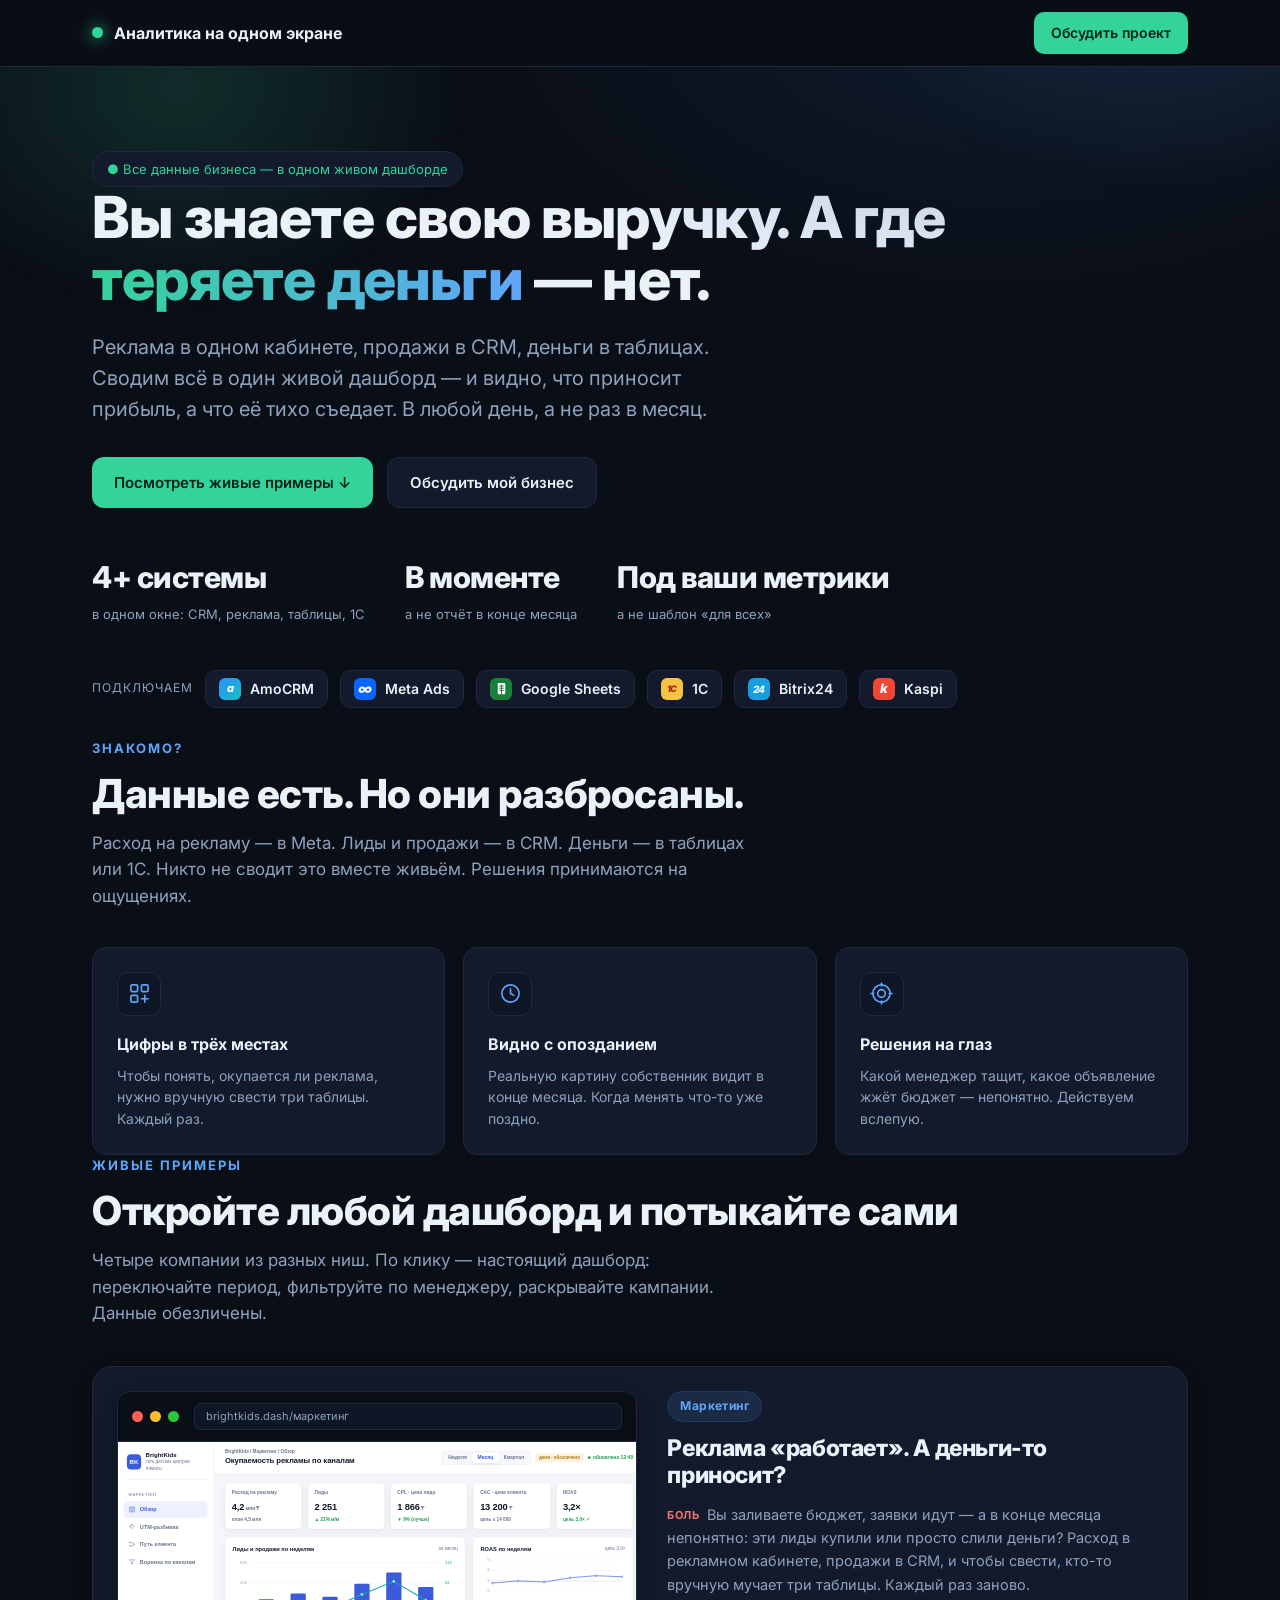
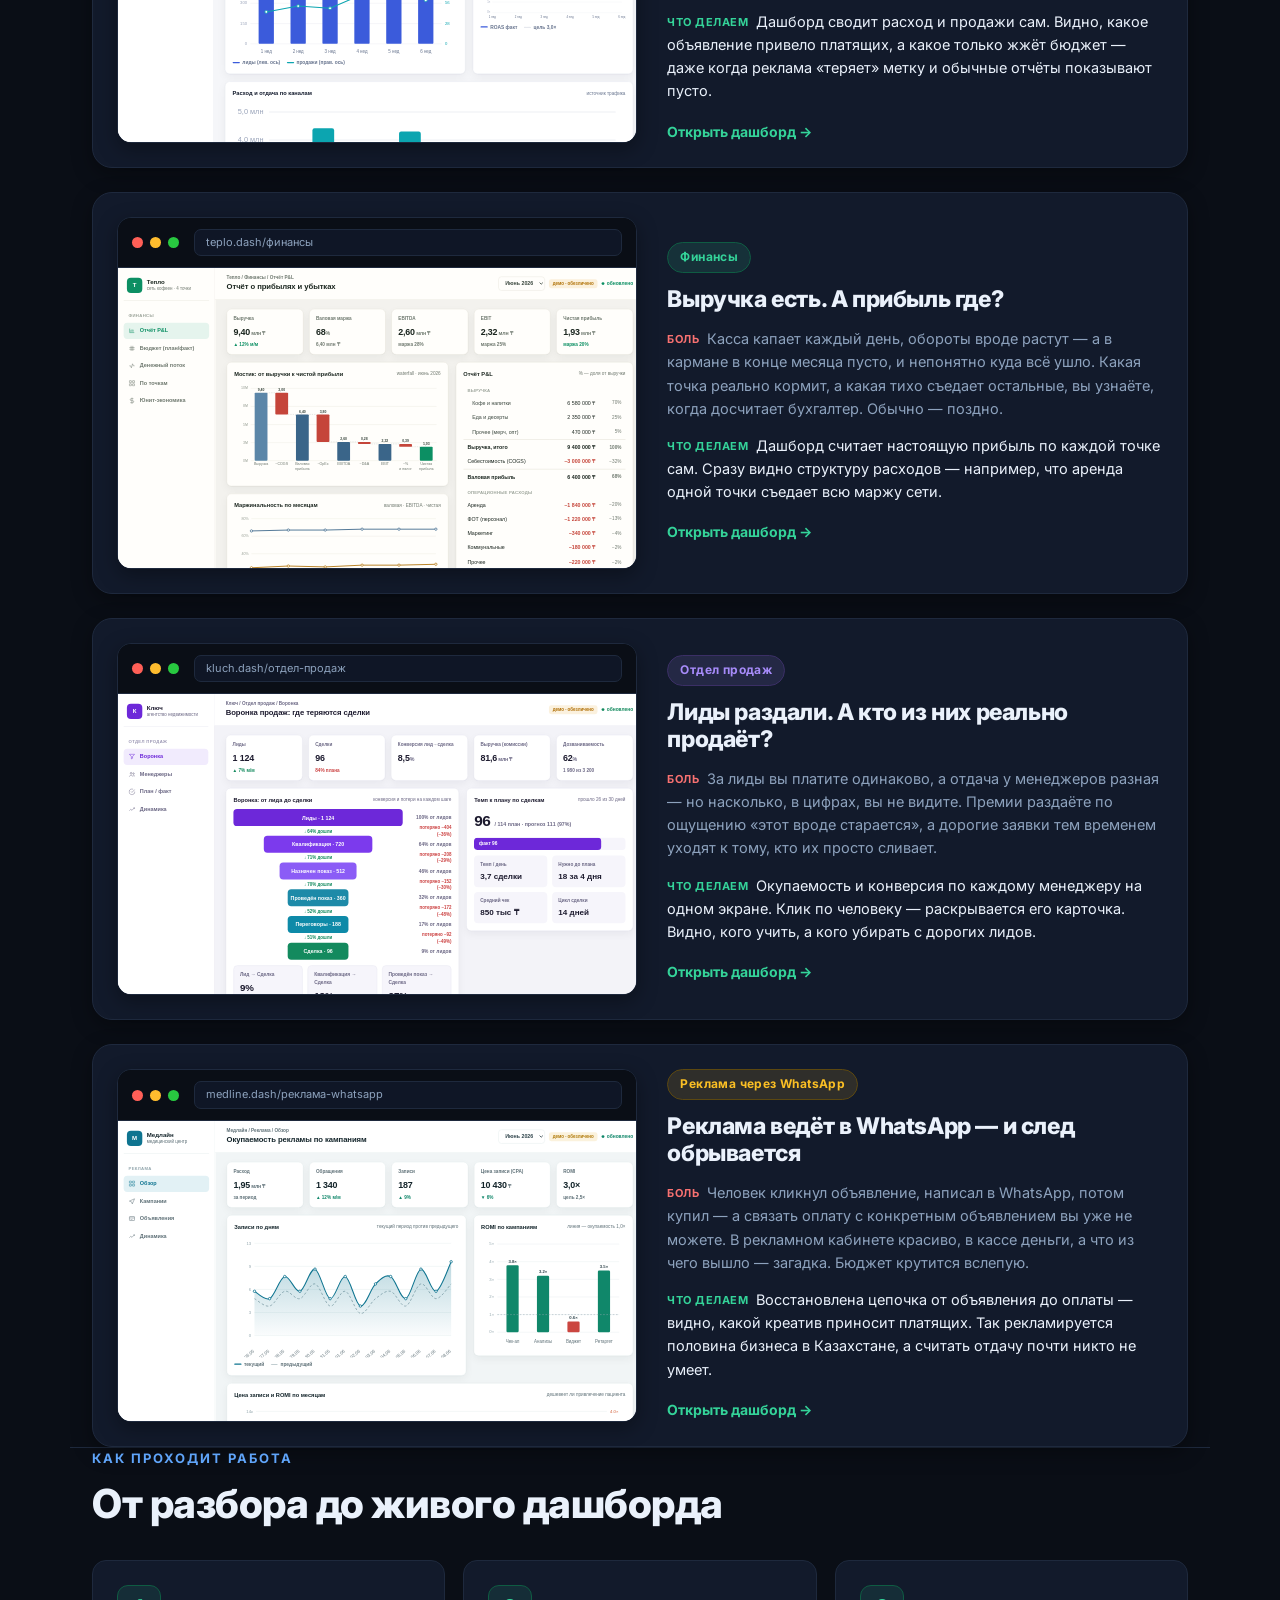
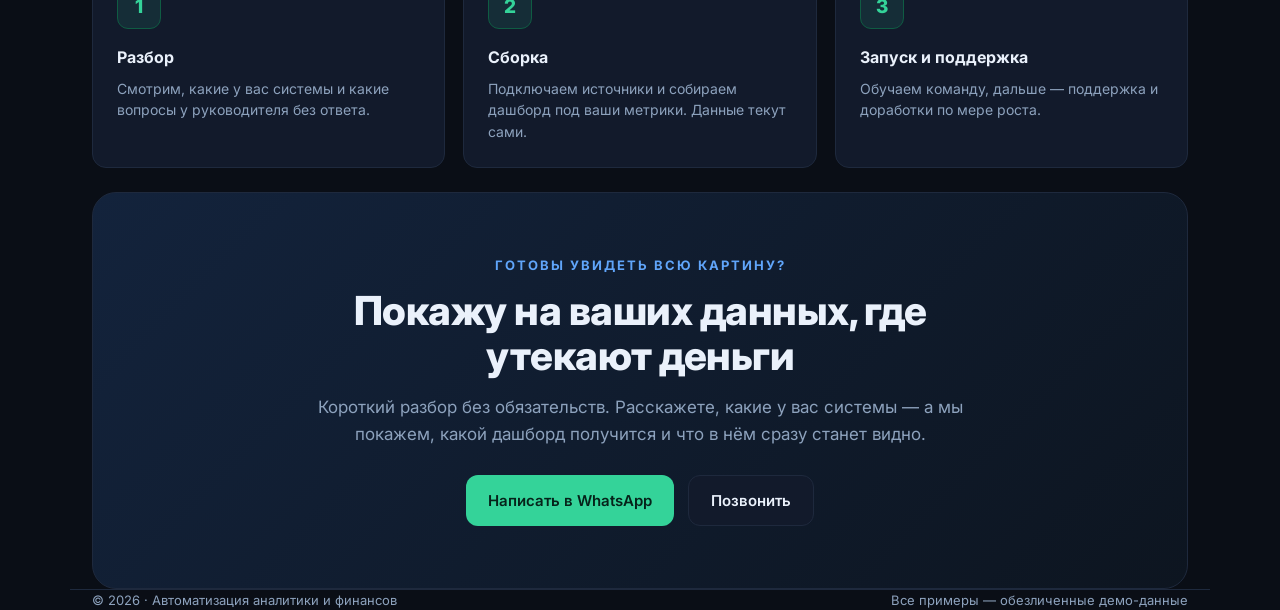
==== index.html @ c6863147 "Лендинг: аналитика на одном экране + 4 демо-дашборда Co-Authored-By: Claude Opus 4.8 <noreply@anthro" ====
<!DOCTYPE html>
<html lang="ru">
<head>
<meta charset="UTF-8">
<meta name="viewport" content="width=device-width, initial-scale=1.0">
<title>Аналитика бизнеса на одном экране — дашборды из ваших систем</title>
<meta name="description" content="Сводим рекламу, CRM, продажи и деньги в один живой дашборд. Видно, что приносит прибыль, а что её тихо съедает — в любой день, а не раз в месяц.">

<!-- Open Graph / шеринг в мессенджерах -->
<meta property="og:type" content="website">
<meta property="og:locale" content="ru_RU">
<meta property="og:title" content="Вы знаете выручку. А где теряете деньги — нет.">
<meta property="og:description" content="Реклама, CRM и деньги в одном живом дашборде. Видно, что приносит прибыль, а что её съедает — в любой день.">
<meta property="og:image" content="assets/og.svg">
<meta name="twitter:card" content="summary_large_image">
<meta name="twitter:title" content="Вы знаете выручку. А где теряете деньги — нет.">
<meta name="twitter:description" content="Реклама, CRM и деньги в одном живом дашборде. Видно, что приносит прибыль, а что её съедает.">
<meta name="twitter:image" content="assets/og.svg">

<!-- Фавикон: зелёная точка-«пульс» в тон логотипу -->
<link rel="icon" href="data:image/svg+xml,%3Csvg xmlns='http://www.w3.org/2000/svg' viewBox='0 0 32 32'%3E%3Crect width='32' height='32' rx='8' fill='%230a0e16'/%3E%3Ccircle cx='16' cy='16' r='7' fill='%2334d399'/%3E%3C/svg%3E">

<link rel="preconnect" href="https://fonts.googleapis.com">
<link rel="preconnect" href="https://fonts.gstatic.com" crossorigin>
<link rel="stylesheet" href="https://fonts.googleapis.com/css2?family=Inter:wght@400;500;600;700;800&display=swap">
<link rel="stylesheet" href="assets/app.css">
</head>
<body>

<nav class="top" aria-label="Основная навигация">
  <div class="wrap">
    <div class="logo"><span class="dot"></span> Аналитика на одном экране</div>
    <a href="#contact" class="nav-cta">Обсудить проект</a>
  </div>
</nav>

<header class="hero">
  <div class="wrap">
    <span class="badge">● Все данные бизнеса — в одном живом дашборде</span>
    <h1>Вы знаете свою выручку. А где <span class="hl">теряете деньги</span> — нет.</h1>
    <p class="sub">Реклама в одном кабинете, продажи в CRM, деньги в таблицах.
      Сводим всё в один живой дашборд — и видно, что приносит прибыль,
      а что её тихо съедает. В любой день, а не раз в месяц.</p>
    <div class="cta-row">
      <a href="#cases" class="btn btn-pri">Посмотреть живые примеры ↓</a>
      <a href="#contact" class="btn btn-sec">Обсудить мой бизнес</a>
    </div>
    <div class="metrics">
      <div class="m"><b>4+ системы</b><span>в одном окне: CRM, реклама, таблицы, 1С</span></div>
      <div class="m"><b>В моменте</b><span>а не отчёт в конце месяца</span></div>
      <div class="m"><b>Под ваши метрики</b><span>а не шаблон «для всех»</span></div>
    </div>
    <div class="sources">
      <span class="lbl">Подключаем</span>
      <span class="chip"><i class="lg amo">a</i>AmoCRM</span>
      <span class="chip"><i class="lg meta">∞</i>Meta Ads</span>
      <span class="chip"><i class="lg gs"><svg viewBox="0 0 24 24"><rect x="6" y="3" width="12" height="18" rx="2" fill="#fff"/><path d="M9 8h6M9 11.5h6M9 15h6M12 6v16" stroke="#188038" stroke-width="1.5" stroke-linecap="round"/></svg></i>Google Sheets</span>
      <span class="chip"><i class="lg odc">1С</i>1С</span>
      <span class="chip"><i class="lg b24">24</i>Bitrix24</span>
      <span class="chip"><i class="lg kaspi">k</i>Kaspi</span>
    </div>
  </div>
</header>

<section class="wrap">
  <div class="eyebrow">Знакомо?</div>
  <h2>Данные есть. Но они разбросаны.</h2>
  <p class="lead">Расход на рекламу — в Meta. Лиды и продажи — в CRM. Деньги — в таблицах или 1С.
    Никто не сводит это вместе живьём. Решения принимаются на ощущениях.</p>
  <div class="prob-grid">
    <div class="prob"><div class="ic"><svg viewBox="0 0 24 24"><rect x="3" y="3" width="7" height="7" rx="1.5"/><rect x="14" y="3" width="7" height="7" rx="1.5"/><rect x="3" y="14" width="7" height="7" rx="1.5"/><path d="M17.5 14v7M14 17.5h7"/></svg></div><h3>Цифры в трёх местах</h3><p>Чтобы понять, окупается ли реклама, нужно вручную свести три таблицы. Каждый раз.</p></div>
    <div class="prob"><div class="ic"><svg viewBox="0 0 24 24"><circle cx="12" cy="12" r="9"/><path d="M12 7v5l3.5 2"/></svg></div><h3>Видно с опозданием</h3><p>Реальную картину собственник видит в конце месяца. Когда менять что-то уже поздно.</p></div>
    <div class="prob"><div class="ic"><svg viewBox="0 0 24 24"><circle cx="12" cy="12" r="9"/><circle cx="12" cy="12" r="4"/><path d="M12 1v3M12 20v3M1 12h3M20 12h3"/></svg></div><h3>Решения на глаз</h3><p>Какой менеджер тащит, какое объявление жжёт бюджет — непонятно. Действуем вслепую.</p></div>
  </div>
</section>

<section class="wrap" id="cases">
  <div class="eyebrow">Живые примеры</div>
  <h2>Откройте любой дашборд и потыкайте сами</h2>
  <p class="lead">Четыре компании из разных ниш. По клику — настоящий дашборд: переключайте период,
    фильтруйте по менеджеру, раскрывайте кампании. Данные обезличены.</p>

  <div class="cases-list">

    <!-- CASE 1 -->
    <a class="case-row" href="cases/case-01-brightkids.html">
      <div class="cr-shot">
        <div class="browser"><div class="bar">
          <span class="d" style="background:#ff5f57"></span><span class="d" style="background:#febc2e"></span><span class="d" style="background:#28c840"></span>
          <span class="url">brightkids.dash/маркетинг</span>
        </div></div>
        <div class="cr-frame"><iframe src="cases/case-01-brightkids.html" loading="lazy" scrolling="no" tabindex="-1" title="Дашборд по маркетингу"></iframe></div>
      </div>
      <div class="cr-body">
        <span class="cr-dir m">Маркетинг</span>
        <h3>Реклама «работает». А деньги-то приносит?</h3>
        <div class="cr-pain"><span class="cr-lbl">Боль</span>Вы заливаете бюджет, заявки идут — а в конце месяца непонятно: эти лиды купили или просто слили деньги? Расход в рекламном кабинете, продажи в CRM, и чтобы свести, кто-то вручную мучает три таблицы. Каждый раз заново.</div>
        <div class="cr-fix"><span class="cr-lbl ok">Что делаем</span>Дашборд сводит расход и продажи сам. Видно, какое объявление привело платящих, а какое только жжёт бюджет — даже когда реклама «теряет» метку и обычные отчёты показывают пусто.</div>
        <span class="cc-open">Открыть дашборд →</span>
      </div>
    </a>

    <!-- CASE 2 -->
    <a class="case-row" href="cases/case-02-teplo.html">
      <div class="cr-shot">
        <div class="browser"><div class="bar">
          <span class="d" style="background:#ff5f57"></span><span class="d" style="background:#febc2e"></span><span class="d" style="background:#28c840"></span>
          <span class="url">teplo.dash/финансы</span>
        </div></div>
        <div class="cr-frame"><iframe src="cases/case-02-teplo.html" loading="lazy" scrolling="no" tabindex="-1" title="Финансовый дашборд"></iframe></div>
      </div>
      <div class="cr-body">
        <span class="cr-dir f">Финансы</span>
        <h3>Выручка есть. А прибыль где?</h3>
        <div class="cr-pain"><span class="cr-lbl">Боль</span>Касса капает каждый день, обороты вроде растут — а в кармане в конце месяца пусто, и непонятно куда всё ушло. Какая точка реально кормит, а какая тихо съедает остальные, вы узнаёте, когда досчитает бухгалтер. Обычно — поздно.</div>
        <div class="cr-fix"><span class="cr-lbl ok">Что делаем</span>Дашборд считает настоящую прибыль по каждой точке сам. Сразу видно структуру расходов — например, что аренда одной точки съедает всю маржу сети.</div>
        <span class="cc-open">Открыть дашборд →</span>
      </div>
    </a>

    <!-- CASE 3 -->
    <a class="case-row" href="cases/case-03-kluch.html">
      <div class="cr-shot">
        <div class="browser"><div class="bar">
          <span class="d" style="background:#ff5f57"></span><span class="d" style="background:#febc2e"></span><span class="d" style="background:#28c840"></span>
          <span class="url">kluch.dash/отдел-продаж</span>
        </div></div>
        <div class="cr-frame"><iframe src="cases/case-03-kluch.html" loading="lazy" scrolling="no" tabindex="-1" title="Дашборд отдела продаж"></iframe></div>
      </div>
      <div class="cr-body">
        <span class="cr-dir s">Отдел продаж</span>
        <h3>Лиды раздали. А кто из них реально продаёт?</h3>
        <div class="cr-pain"><span class="cr-lbl">Боль</span>За лиды вы платите одинаково, а отдача у менеджеров разная — но насколько, в цифрах, вы не видите. Премии раздаёте по ощущению «этот вроде старается», а дорогие заявки тем временем уходят к тому, кто их просто сливает.</div>
        <div class="cr-fix"><span class="cr-lbl ok">Что делаем</span>Окупаемость и конверсия по каждому менеджеру на одном экране. Клик по человеку — раскрывается его карточка. Видно, кого учить, а кого убирать с дорогих лидов.</div>
        <span class="cc-open">Открыть дашборд →</span>
      </div>
    </a>

    <!-- CASE 4 -->
    <a class="case-row" href="cases/case-04-medline.html">
      <div class="cr-shot">
        <div class="browser"><div class="bar">
          <span class="d" style="background:#ff5f57"></span><span class="d" style="background:#febc2e"></span><span class="d" style="background:#28c840"></span>
          <span class="url">medline.dash/реклама-whatsapp</span>
        </div></div>
        <div class="cr-frame"><iframe src="cases/case-04-medline.html" loading="lazy" scrolling="no" tabindex="-1" title="Дашборд по рекламе в WhatsApp"></iframe></div>
      </div>
      <div class="cr-body">
        <span class="cr-dir w">Реклама через WhatsApp</span>
        <h3>Реклама ведёт в WhatsApp — и след обрывается</h3>
        <div class="cr-pain"><span class="cr-lbl">Боль</span>Человек кликнул объявление, написал в WhatsApp, потом купил — а связать оплату с конкретным объявлением вы уже не можете. В рекламном кабинете красиво, в кассе деньги, а что из чего вышло — загадка. Бюджет крутится вслепую.</div>
        <div class="cr-fix"><span class="cr-lbl ok">Что делаем</span>Восстановлена цепочка от объявления до оплаты — видно, какой креатив приносит платящих. Так рекламируется половина бизнеса в Казахстане, а считать отдачу почти никто не умеет.</div>
        <span class="cc-open">Открыть дашборд →</span>
      </div>
    </a>

  </div>
</section>

<section class="wrap" style="border-top:1px solid var(--line)">
  <div class="eyebrow">Как проходит работа</div>
  <h2>От разбора до живого дашборда</h2>
  <div class="prob-grid" style="margin-top:34px">
    <div class="prob"><div class="ic num">1</div><h3>Разбор</h3><p>Смотрим, какие у вас системы и какие вопросы у руководителя без ответа.</p></div>
    <div class="prob"><div class="ic num">2</div><h3>Сборка</h3><p>Подключаем источники и собираем дашборд под ваши метрики. Данные текут сами.</p></div>
    <div class="prob"><div class="ic num">3</div><h3>Запуск и поддержка</h3><p>Обучаем команду, дальше — поддержка и доработки по мере роста.</p></div>
  </div>
</section>

<section class="wrap" id="contact">
  <div class="final">
    <div class="eyebrow" style="text-align:center">Готовы увидеть всю картину?</div>
    <h2>Покажу на ваших данных, где утекают деньги</h2>
    <p class="lead">Короткий разбор без обязательств. Расскажете, какие у вас системы — а мы покажем, какой дашборд получится и что в нём сразу станет видно.</p>
    <div class="cta-row" style="justify-content:center;margin-top:28px">
      <a href="https://wa.me/77776669708" target="_blank" rel="noopener" class="btn btn-pri">Написать в WhatsApp</a>
      <a href="tel:+77776669708" class="btn btn-sec">Позвонить</a>
    </div>
  </div>
</section>

<footer class="wrap">
  <span>© 2026 · Автоматизация аналитики и финансов</span>
  <span>Все примеры — обезличенные демо-данные</span>
</footer>

<script>
/* Появление блоков при прокрутке. Уважает prefers-reduced-motion:
   при включённой настройке ничего не двигается — контент сразу финальный. */
(function(){
  // Помечаем блоки и задаём стаггер по позиции внутри группы
  var groups = ['.prob-grid', '.cases-list'];
  groups.forEach(function(sel){
    document.querySelectorAll(sel).forEach(function(grp){
      Array.prototype.forEach.call(grp.children, function(child, i){
        child.classList.add('reveal');
        child.dataset.rvi = i;
      });
    });
  });
  document.querySelectorAll('section > .eyebrow, section > h2, section > .lead, .final').forEach(function(el){
    el.classList.add('reveal');
  });

  var items = document.querySelectorAll('.reveal');
  var reduce = window.matchMedia('(prefers-reduced-motion: reduce)').matches;
  if (reduce || !('IntersectionObserver' in window)) {
    items.forEach(function(el){ el.classList.add('in'); });
    return;
  }
  var io = new IntersectionObserver(function(entries){
    entries.forEach(function(e){
      if (e.isIntersecting){
        var el = e.target;
        el.style.transitionDelay = (+(el.dataset.rvi || 0) * 45) + 'ms';
        el.classList.add('in');
        io.unobserve(el);
      }
    });
  }, { threshold: 0.12, rootMargin: '0px 0px -8% 0px' });
  items.forEach(function(el){ io.observe(el); });
})();
</script>

</body>
</html>
---- assets/app.css ----
/* ============ Дизайн-движок: лендинг + дашборды ============ */
:root{
  --bg:#0a0e16; --bg2:#0e1422; --panel:#121a2b; --panel2:#0f1626;
  --card:#16203314; --line:#1e293d; --line2:#24324a;
  --txt:#eaf1fb; --mut:#8da2bd; --mut2:#5f7290;
  --acc:#34d399; --acc-d:#0f5c43; --acc2:#60a5fa; --acc2-d:#1e3a66;
  --vio:#a78bfa; --warn:#fbbf24; --bad:#f87171; --good:#34d399;
  --r:14px; --r-lg:20px;
  --shadow:0 18px 50px rgba(0,0,0,.5);
  --shadow-sm:0 6px 20px rgba(0,0,0,.35);
  --font:"Inter",-apple-system,BlinkMacSystemFont,"Segoe UI",Roboto,Arial,sans-serif;
}
*{box-sizing:border-box;margin:0;padding:0}
html{scroll-behavior:smooth}
body{background:var(--bg);color:var(--txt);font-family:var(--font);line-height:1.55;-webkit-font-smoothing:antialiased}
a{color:inherit;text-decoration:none}
button{font-family:var(--font);cursor:pointer;border:none}
.wrap{max-width:1140px;margin:0 auto;padding:0 22px}

/* ---------- общие компоненты ---------- */
.badge{display:inline-flex;align-items:center;gap:8px;font-size:13px;color:var(--acc);
  border:1px solid var(--line);background:var(--panel);padding:7px 14px;border-radius:999px}
.pill{font-size:11px;font-weight:700;padding:2px 9px;border-radius:7px;white-space:nowrap}
.pill.g{background:rgba(52,211,153,.14);color:var(--good)}
.pill.r{background:rgba(248,113,113,.14);color:var(--bad)}
.pill.b{background:rgba(96,165,250,.14);color:var(--acc2)}
.pill.y{background:rgba(251,191,36,.14);color:var(--warn)}
.delta{font-size:12px;font-weight:700}
.delta.up{color:var(--good)}.delta.down{color:var(--bad)}.delta.flat{color:var(--mut)}

.btn{display:inline-flex;align-items:center;justify-content:center;font-weight:600;padding:13px 22px;border-radius:12px;font-size:15px;transition:transform .18s,box-shadow .18s,border-color .18s}
.btn-pri{background:var(--acc);color:#06231a}
.btn-pri:hover{transform:translateY(-2px);box-shadow:0 10px 26px rgba(52,211,153,.3)}
.btn-sec{background:var(--panel);color:var(--txt);border:1px solid var(--line)}
.btn-sec:hover{border-color:var(--acc)}

/* видимый фокус для клавиатуры */
:where(a,button,select,.case-row):focus-visible{outline:2px solid var(--acc2);outline-offset:3px;border-radius:10px}

/* segmented control */
.seg{display:inline-flex;background:var(--panel2);border:1px solid var(--line);border-radius:11px;padding:4px}
.seg button{background:none;color:var(--mut);font-size:13px;font-weight:600;padding:7px 15px;border-radius:8px;transition:.15s}
.seg button.on{background:var(--acc);color:#06231a}
.seg button:not(.on):hover{color:var(--txt)}

/* select */
.sel{background:var(--panel2);border:1px solid var(--line);color:var(--txt);font-size:13px;font-weight:600;
  padding:9px 13px;border-radius:10px;font-family:var(--font);cursor:pointer}
.sel:focus{outline:none;border-color:var(--acc2)}

/* =================== ДАШБОРД (app shell) =================== */
.app{display:grid;grid-template-columns:236px 1fr;min-height:100vh}
.side{background:var(--panel2);border-right:1px solid var(--line);padding:20px 16px;display:flex;flex-direction:column;gap:6px;position:sticky;top:0;height:100vh}
.brand{display:flex;align-items:center;gap:11px;padding:6px 8px 18px;border-bottom:1px solid var(--line);margin-bottom:10px}
.brand .ava{width:38px;height:38px;border-radius:11px;display:flex;align-items:center;justify-content:center;font-weight:800;font-size:16px;color:#06231a;flex:0 0 auto}
.brand .bn{font-weight:700;font-size:15px;line-height:1.1}
.brand .bt{font-size:11px;color:var(--mut)}
.nav-i{display:flex;align-items:center;gap:11px;padding:10px 12px;border-radius:10px;color:var(--mut);font-size:14px;font-weight:600;transition:.15s;cursor:pointer}
.nav-i .ic{width:18px;text-align:center;opacity:.9}
.nav-i:hover{background:var(--panel);color:var(--txt)}
.nav-i.on{background:linear-gradient(90deg,rgba(52,211,153,.16),transparent);color:var(--txt);box-shadow:inset 2px 0 0 var(--acc)}
.side-foot{margin-top:auto;border-top:1px solid var(--line);padding-top:14px}
.back{display:flex;align-items:center;gap:9px;font-size:13px;color:var(--mut);padding:8px}
.back:hover{color:var(--acc)}

.main{display:flex;flex-direction:column;min-width:0}
.topbar{display:flex;align-items:center;gap:16px;padding:16px 28px;border-bottom:1px solid var(--line);background:rgba(10,14,22,.6);backdrop-filter:blur(8px);position:sticky;top:0;z-index:20;flex-wrap:wrap}
.topbar h1{font-size:20px;font-weight:800;letter-spacing:-.3px}
.topbar .crumb{font-size:12px;color:var(--mut)}
.topbar .right{margin-left:auto;display:flex;align-items:center;gap:12px;flex-wrap:wrap}
.live{font-size:12px;color:var(--acc);display:flex;align-items:center;gap:7px}
.live .pulse{width:7px;height:7px;border-radius:50%;background:var(--acc);box-shadow:0 0 10px var(--acc);animation:pulse 1.6s infinite}
@keyframes pulse{0%,100%{opacity:1}50%{opacity:.25}}
.demo-tag{font-size:11px;color:var(--warn);border:1px solid rgba(251,191,36,.4);border-radius:7px;padding:3px 9px}

.content{padding:24px 28px 48px;display:flex;flex-direction:column;gap:20px}

/* kpi grid */
.kpi-row{display:grid;grid-template-columns:repeat(4,1fr);gap:16px}
.kpi{background:var(--panel);border:1px solid var(--line);border-radius:var(--r);padding:18px}
.kpi .k{font-size:12px;color:var(--mut);margin-bottom:9px;display:flex;align-items:center;gap:7px}
.kpi .k .dotc{width:8px;height:8px;border-radius:50%}
.kpi .v{font-size:26px;font-weight:800;letter-spacing:-.5px}
.kpi .v small{font-size:14px;color:var(--mut);font-weight:600}
.kpi .foot{margin-top:8px;display:flex;align-items:center;gap:8px}
.kpi .spark{margin-top:12px}

/* cards / panels */
.grid{display:grid;gap:16px}
.g-2{grid-template-columns:1.4fr 1fr}
.g-2e{grid-template-columns:1fr 1fr}
.g-3{grid-template-columns:repeat(3,1fr)}
.panel{background:var(--panel);border:1px solid var(--line);border-radius:var(--r);padding:18px}
.panel .ph{display:flex;align-items:center;justify-content:space-between;margin-bottom:16px}
.panel .ph h3{font-size:15px;font-weight:700}
.panel .ph .sub{font-size:12px;color:var(--mut)}

/* bar chart */
.bars{display:flex;align-items:flex-end;gap:10px;height:170px;padding-top:8px}
.bars .b{flex:1;display:flex;flex-direction:column;align-items:center;gap:8px;height:100%;justify-content:flex-end}
.bars .b .stack{width:100%;display:flex;flex-direction:column;justify-content:flex-end;height:100%;gap:2px}
.bars .b .seg1{border-radius:6px 6px 0 0;background:linear-gradient(180deg,var(--acc2),#274a82);transition:height .5s}
.bars .b .seg2{border-radius:0 0 6px 6px;background:linear-gradient(180deg,#16324f,#0e2138);transition:height .5s}
.bars .b .bar{width:100%;border-radius:6px 6px 0 0;background:linear-gradient(180deg,var(--acc2),#274a82);transition:height .5s}
.bars .b.acc .bar,.bars .b.acc .seg1{background:linear-gradient(180deg,var(--acc),#157a55)}
.bars .b .pair{display:flex;align-items:flex-end;justify-content:center;gap:6px;width:100%;height:100%}
.bars .b .pair .bar{width:34%;max-width:26px}
.bars .b .lab{font-size:11px;color:var(--mut)}
.legend{display:flex;gap:18px;margin-top:14px;font-size:12px;color:var(--mut)}
.legend i{display:inline-block;width:11px;height:11px;border-radius:3px;margin-right:7px;vertical-align:-1px}

/* funnel */
.funnel{display:flex;flex-direction:column;gap:11px}
.funnel .f{display:flex;align-items:center;gap:14px}
.funnel .f .flab{font-size:13px;color:var(--mut);width:96px;flex:0 0 auto}
.funnel .f .fbar{height:40px;border-radius:9px;display:flex;align-items:center;padding:0 14px;font-weight:700;font-size:14px;color:#06231a;background:linear-gradient(90deg,var(--acc),var(--acc2));transition:width .5s;min-width:60px}
.funnel .f .fpct{font-size:12px;color:var(--mut);margin-left:auto;flex:0 0 auto}

/* table */
.tbl{width:100%;border-collapse:collapse;font-size:14px}
.tbl th{text-align:left;color:var(--mut);font-weight:600;font-size:11px;text-transform:uppercase;letter-spacing:.6px;padding:10px 12px;border-bottom:1px solid var(--line)}
.tbl td{padding:12px;border-bottom:1px solid var(--line)}
.tbl tr:last-child td{border-bottom:none}
.tbl tbody tr{transition:.12s;cursor:pointer}
.tbl tbody tr:hover{background:var(--panel2)}
.tbl tbody tr.sel{background:linear-gradient(90deg,rgba(52,211,153,.12),transparent);box-shadow:inset 2px 0 0 var(--acc)}
.who{display:flex;align-items:center;gap:10px}
.who .ini{width:30px;height:30px;border-radius:8px;display:flex;align-items:center;justify-content:center;font-size:12px;font-weight:700;color:#06231a;flex:0 0 auto}
.meter{height:8px;border-radius:5px;background:var(--panel2);overflow:hidden;min-width:80px}
.meter > i{display:block;height:100%;border-radius:5px;transition:width .5s}

/* donut */
.donut-wrap{display:flex;align-items:center;gap:22px}
.donut{--p:0;width:140px;height:140px;border-radius:50%;flex:0 0 auto;
  background:conic-gradient(var(--acc) 0 calc(var(--a)*1%),var(--acc2) 0 calc((var(--a)+var(--b))*1%),var(--vio) 0 calc((var(--a)+var(--b)+var(--c))*1%),#334155 0);
  display:flex;align-items:center;justify-content:center;position:relative}
.donut::after{content:"";position:absolute;width:96px;height:96px;border-radius:50%;background:var(--panel)}
.donut .cc{position:relative;z-index:2;text-align:center}
.donut .cc b{font-size:20px;font-weight:800}
.donut .cc span{font-size:11px;color:var(--mut)}
.dleg{display:flex;flex-direction:column;gap:10px;font-size:13px}
.dleg .di{display:flex;align-items:center;gap:9px}
.dleg .di i{width:11px;height:11px;border-radius:3px}
.dleg .di b{margin-left:auto;font-weight:700}

/* line svg */
.linewrap{position:relative}
.note{font-size:11px;color:var(--mut2);margin-top:6px}

/* =================== ЛЕНДИНГ =================== */
nav.top{position:sticky;top:0;z-index:50;backdrop-filter:blur(10px);background:rgba(10,14,22,.72);border-bottom:1px solid var(--line)}
nav.top .wrap{display:flex;align-items:center;justify-content:space-between;height:66px}
.logo{font-weight:700;display:flex;align-items:center;gap:11px}
.logo .dot{width:11px;height:11px;border-radius:50%;background:var(--acc);box-shadow:0 0 16px var(--acc)}
.nav-cta{font-size:14px;font-weight:600;padding:10px 17px;border-radius:10px;background:var(--acc);color:#06231a;transition:.2s}
.nav-cta:hover{transform:translateY(-1px)}

header.hero{padding:84px 0 30px;position:relative;overflow:hidden}
header.hero::before{content:"";position:absolute;inset:0;background:radial-gradient(900px 500px at 78% -8%,#16365a55,transparent 60%);pointer-events:none}
/* медленный дрейф аврора-свечения за hero */
header.hero::after{content:"";position:absolute;inset:-20% -10% auto -10%;height:520px;pointer-events:none;z-index:-1;
  background:radial-gradient(420px 320px at 20% 30%,rgba(52,211,153,.16),transparent 70%),
             radial-gradient(460px 300px at 85% 10%,rgba(96,165,250,.14),transparent 70%);
  filter:blur(8px);animation:aurora 18s ease-in-out infinite alternate}
@keyframes aurora{0%{transform:translate3d(-3%,0,0) scale(1)}100%{transform:translate3d(4%,2%,0) scale(1.08)}}
.hero h1{font-size:clamp(34px,5.2vw,58px);line-height:1.06;font-weight:800;letter-spacing:-.8px;max-width:880px}
.hero h1 .hl{background:linear-gradient(90deg,var(--acc),var(--acc2));-webkit-background-clip:text;background-clip:text;color:transparent}
.hero .sub{margin-top:22px;font-size:clamp(16px,2vw,20px);color:var(--mut);max-width:640px}
.cta-row{margin-top:32px;display:flex;gap:14px;flex-wrap:wrap}
.metrics{margin-top:46px;display:flex;gap:40px;flex-wrap:wrap}
.metrics .m b{font-size:30px;font-weight:800;display:block;letter-spacing:-.5px}
.metrics .m span{font-size:13px;color:var(--mut)}

.sources{margin-top:44px;display:flex;align-items:center;gap:12px;flex-wrap:wrap}
.sources .lbl{font-size:12px;color:var(--mut);text-transform:uppercase;letter-spacing:1px}
.chip{display:inline-flex;align-items:center;gap:9px;font-size:14px;font-weight:600;background:var(--panel);border:1px solid var(--line);padding:7px 13px;border-radius:10px}
.chip .lg{width:22px;height:22px;border-radius:6px;display:inline-flex;align-items:center;justify-content:center;
  font-size:11px;font-weight:800;color:#fff;flex:0 0 auto;line-height:1;letter-spacing:-.3px}
.chip .lg svg{width:15px;height:15px;display:block}
.chip .lg.amo{background:linear-gradient(135deg,#2b8fff,#16c0c0)}
.chip .lg.meta{background:#0866ff;font-size:14px}
.chip .lg.gs{background:#188038}
.chip .lg.odc{background:#f5c542;color:#b3261e;font-size:9px;font-weight:900}
.chip .lg.b24{background:#159fe0;font-size:10px}
.chip .lg.kaspi{background:#f14635;font-size:13px}
.chip.soon{color:var(--mut)}
.chip.soon .lg{filter:grayscale(.55);opacity:.85}
.chip.soon::after{content:"скоро";font-size:10px;color:var(--warn);margin-left:7px;border:1px solid var(--warn);border-radius:6px;padding:1px 5px}

section{padding:64px 0}
.eyebrow{font-size:13px;font-weight:700;letter-spacing:2px;text-transform:uppercase;color:var(--acc2);margin-bottom:13px}
h2{font-size:clamp(27px,3.6vw,40px);font-weight:800;letter-spacing:-.5px;line-height:1.13}
.lead{color:var(--mut);font-size:17px;margin-top:14px;max-width:680px}

.prob-grid{margin-top:38px;display:grid;grid-template-columns:repeat(3,1fr);gap:18px}
.prob{background:var(--panel);border:1px solid var(--line);border-radius:var(--r);padding:24px}
.prob .ic{width:44px;height:44px;border-radius:11px;display:flex;align-items:center;justify-content:center;
  margin-bottom:16px;background:var(--panel2);border:1px solid var(--line)}
.prob .ic svg{width:23px;height:23px;stroke:var(--acc2);fill:none;stroke-width:1.7;stroke-linecap:round;stroke-linejoin:round}
.prob .ic.num{font-size:19px;font-weight:800;color:var(--acc);background:rgba(52,211,153,.1);border-color:var(--acc-d)}
.prob h3{font-size:16px;margin-bottom:8px}
.prob p{color:var(--mut);font-size:14px}

/* case rows: stacked, preview left + pain copy right */
.cases-list{margin-top:40px;display:flex;flex-direction:column;gap:24px}
.case-row{display:grid;grid-template-columns:1.05fr 1fr;gap:30px;align-items:center;
  background:var(--panel);border:1px solid var(--line);border-radius:var(--r-lg);padding:24px;
  transition:.22s;box-shadow:var(--shadow-sm)}
.case-row:hover{transform:translateY(-4px);border-color:var(--acc2-d);box-shadow:var(--shadow)}
.cr-shot{border:1px solid var(--line);border-radius:var(--r);overflow:hidden;background:#0a0e16;box-shadow:var(--shadow-sm)}
.browser{background:#0a0e16;border-bottom:1px solid var(--line)}
.browser .bar{display:flex;align-items:center;gap:7px;padding:11px 14px}
.browser .bar .d{width:11px;height:11px;border-radius:50%}
.browser .url{margin-left:8px;flex:1;background:var(--panel2);border:1px solid var(--line);border-radius:7px;font-size:11px;color:var(--mut);padding:4px 11px;display:flex;align-items:center;gap:7px}
/* живой дашборд в превью: реальный case-файл, уменьшенный */
.cr-frame{position:relative;height:300px;overflow:hidden;background:#f5f6f9}
.cr-frame iframe{position:absolute;top:0;left:0;width:1300px;height:900px;border:0;
  transform:scale(.405);transform-origin:top left;pointer-events:none}

.cr-body{min-width:0}
.cr-dir{display:inline-flex;align-items:center;font-size:12px;font-weight:700;letter-spacing:.4px;
  padding:5px 12px;border-radius:999px;margin-bottom:13px}
.cr-dir.m{color:var(--acc2);background:rgba(96,165,250,.12);border:1px solid var(--acc2-d)}
.cr-dir.f{color:var(--acc);background:rgba(52,211,153,.12);border:1px solid var(--acc-d)}
.cr-dir.s{color:var(--vio);background:rgba(167,139,250,.12);border:1px solid #3b2f66}
.cr-dir.w{color:var(--warn);background:rgba(251,191,36,.12);border:1px solid #5c4810}
.cr-body h3{font-size:23px;font-weight:800;letter-spacing:-.4px;line-height:1.18}
.cr-pain,.cr-fix{font-size:14.5px;color:var(--mut);margin-top:14px;line-height:1.6}
.cr-lbl{display:inline-block;font-size:11px;font-weight:700;letter-spacing:.5px;text-transform:uppercase;
  color:var(--bad);margin-right:8px;vertical-align:1px}
.cr-lbl.ok{color:var(--acc)}
.cr-fix{color:var(--txt)}
.cc-open{margin-top:18px;display:inline-flex;align-items:center;gap:8px;font-size:14px;font-weight:700;color:var(--acc)}
.case-row:hover .cc-open{gap:12px}

/* mini visuals inside shot */
.mini-kpi{display:grid;grid-template-columns:repeat(2,1fr);gap:9px}
.mini-kpi .mk{background:var(--panel);border:1px solid var(--line);border-radius:10px;padding:11px}
.mini-kpi .mk .k{font-size:10px;color:var(--mut)}
.mini-kpi .mk .v{font-size:17px;font-weight:800;margin-top:3px}
.mini-bars{display:flex;align-items:flex-end;gap:8px;height:96px;margin-top:12px}
.mini-bars .b{flex:1;border-radius:5px 5px 0 0;background:linear-gradient(180deg,var(--acc2),#274a82)}
.mini-bars .b.a{background:linear-gradient(180deg,var(--acc),#157a55)}
.mini-row{display:flex;align-items:center;gap:10px;padding:9px 0;border-bottom:1px solid var(--line);font-size:13px}
.mini-row:last-child{border:none}
.mini-row .ini{width:26px;height:26px;border-radius:7px;display:flex;align-items:center;justify-content:center;font-size:11px;font-weight:700;color:#06231a}

.final{margin-top:24px;text-align:center;background:linear-gradient(135deg,#13233c,#0d1520);border:1px solid var(--line);border-radius:24px;padding:62px 30px}
.final h2{max-width:640px;margin:0 auto}
.final .lead{margin:16px auto 0}
footer{padding:40px 0;border-top:1px solid var(--line);color:var(--mut);font-size:13px;display:flex;justify-content:space-between;flex-wrap:wrap;gap:10px}

@media(max-width:900px){
  .app{grid-template-columns:1fr}
  .side{display:none}
  .kpi-row{grid-template-columns:repeat(2,1fr)}
  .g-2,.g-2e,.g-3{grid-template-columns:1fr}
  .case-row{grid-template-columns:1fr;gap:20px;padding:18px}
  .cr-body h3{font-size:20px}
  .cr-frame{height:230px}
  .cr-frame iframe{transform:scale(.3)}
  .prob-grid{grid-template-columns:1fr}
}

/* ---------- появление при прокрутке ---------- */
.reveal{opacity:0;transform:translateY(16px);
  transition:opacity .5s ease-out,transform .5s ease-out}
.reveal.in{opacity:1;transform:none}

/* ---------- уважение к prefers-reduced-motion ---------- */
@media (prefers-reduced-motion: reduce){
  *,*::before,*::after{animation-duration:.001ms!important;animation-iteration-count:1!important;transition-duration:.001ms!important;scroll-behavior:auto!important}
  header.hero::after{animation:none}
  .reveal{opacity:1;transform:none}
  .live .pulse{animation:none}
  .btn-pri:hover,.case-row:hover{transform:none}
}
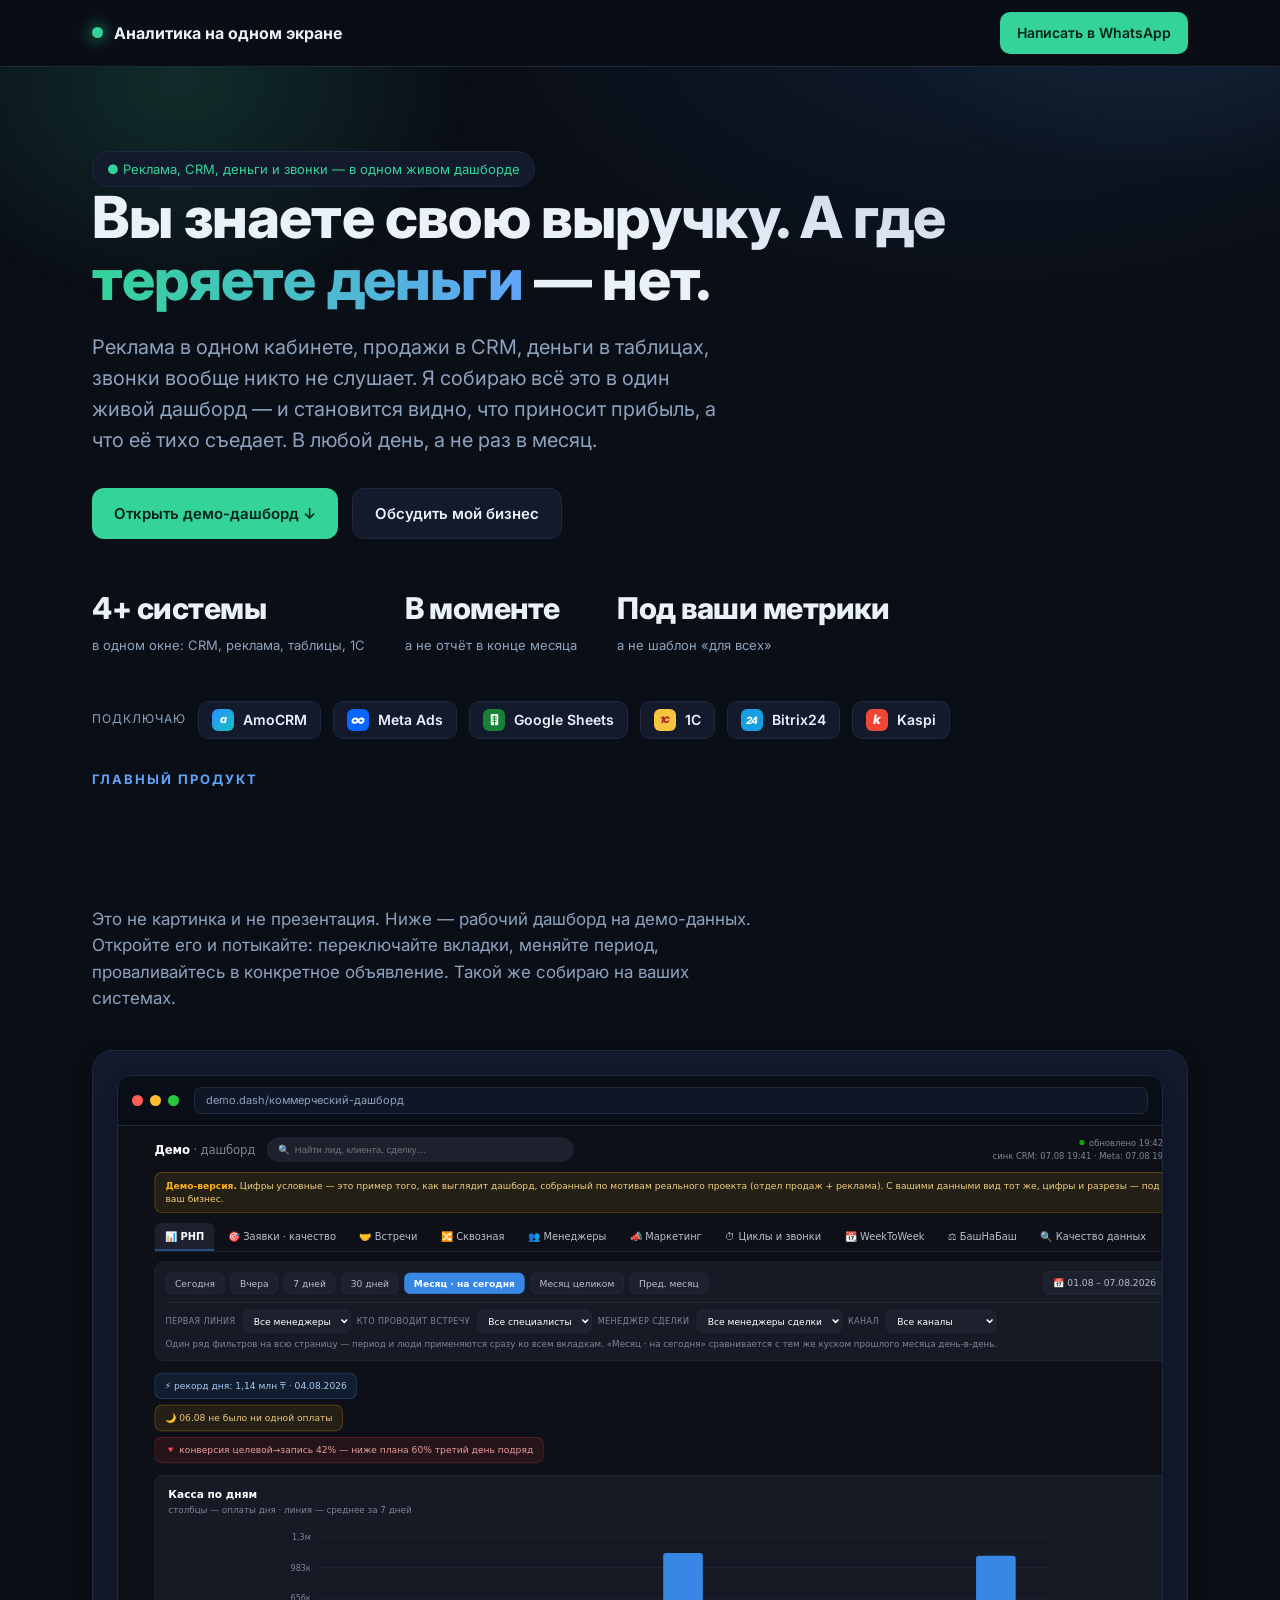
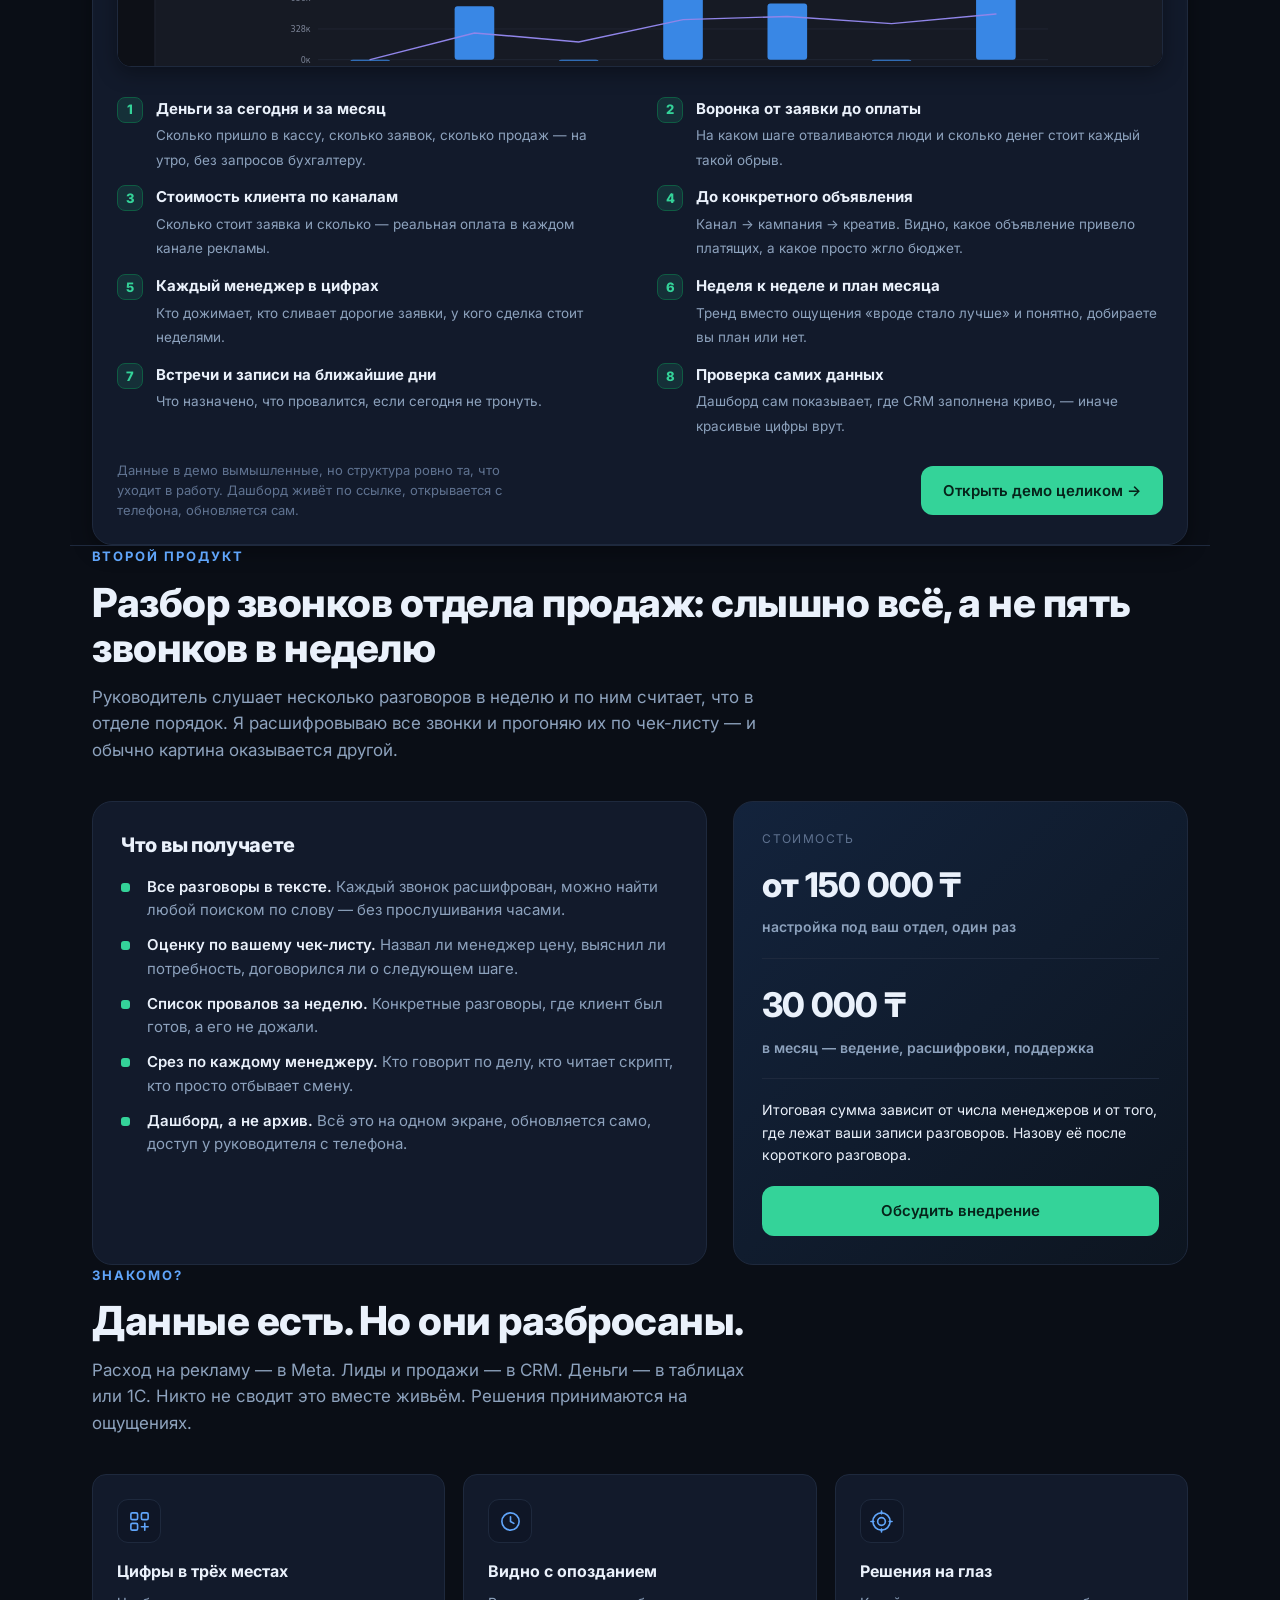
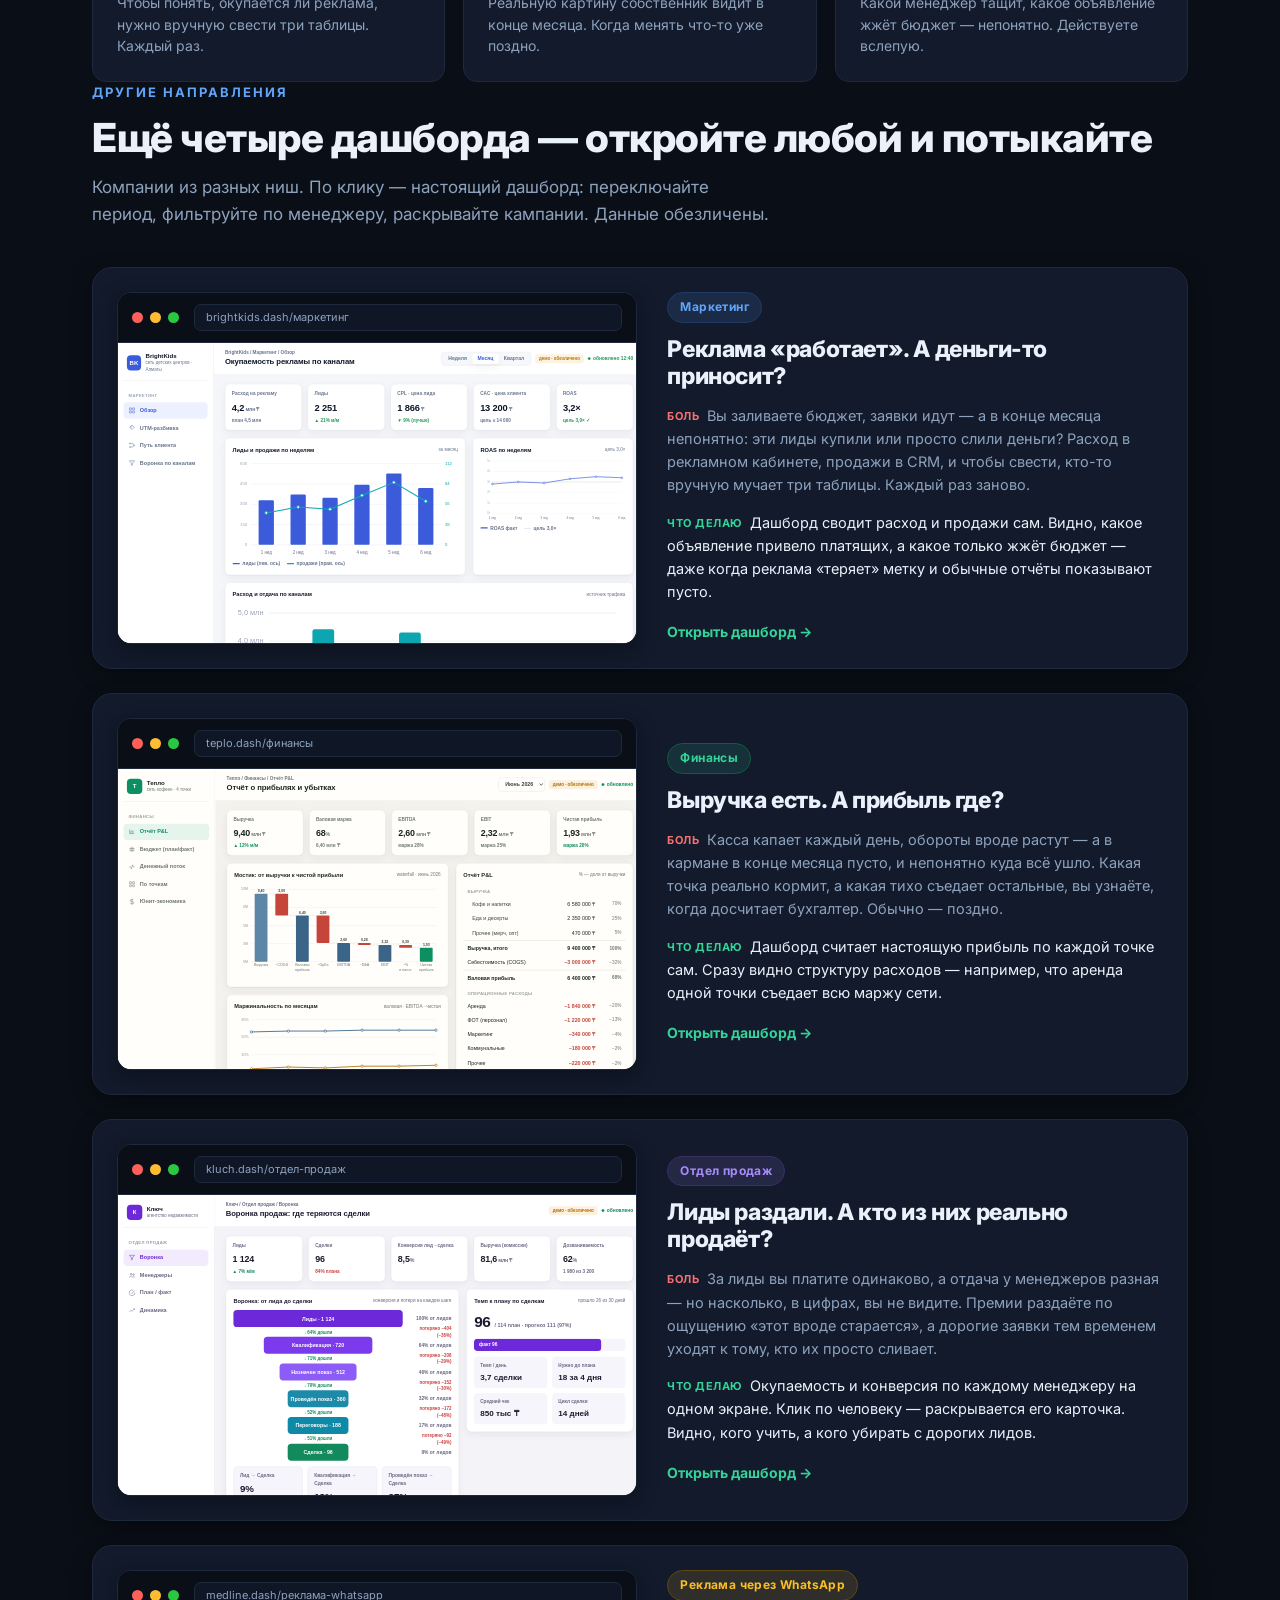
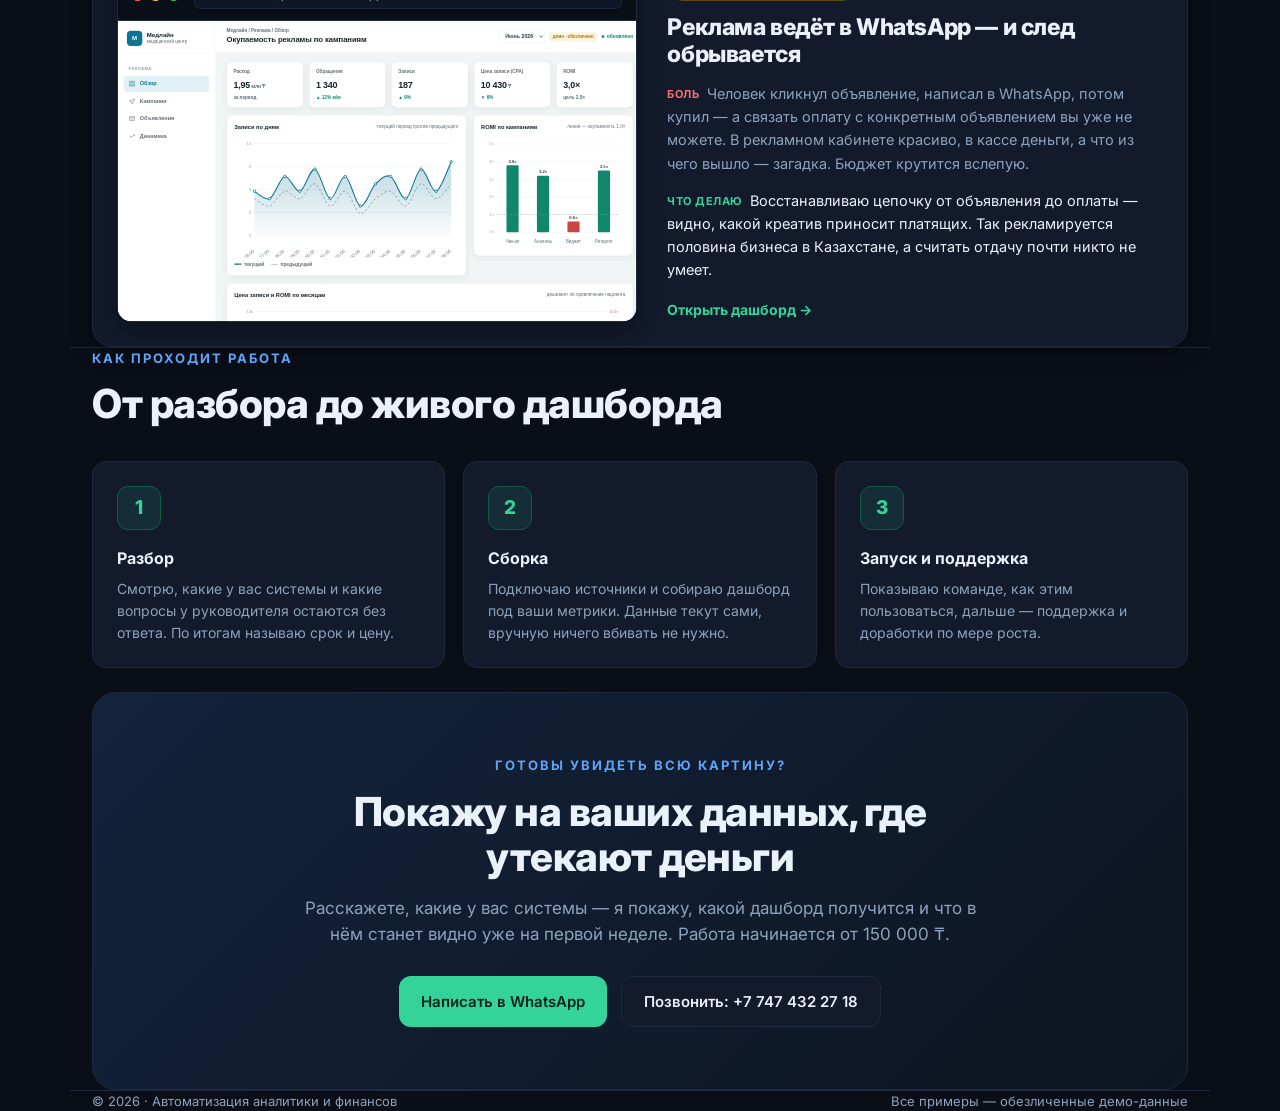
==== commit c0076119: "Флагманский дашборд, блок разбора звонков, первое лицо, новый номер - новый первый экран: коммерческ" ====
--- a/index.html
+++ b/index.html
@@ -3,18 +3,18 @@
 <head>
 <meta charset="UTF-8">
 <meta name="viewport" content="width=device-width, initial-scale=1.0">
-<title>Аналитика бизнеса на одном экране — дашборды из ваших систем</title>
-<meta name="description" content="Сводим рекламу, CRM, продажи и деньги в один живой дашборд. Видно, что приносит прибыль, а что её тихо съедает — в любой день, а не раз в месяц.">
+<title>Коммерческий дашборд — весь бизнес на одном экране</title>
+<meta name="description" content="Собираю рекламу, CRM, продажи и деньги в один живой дашборд и разбираю звонки отдела продаж. Видно, что приносит прибыль, а что её тихо съедает — в любой день, а не раз в месяц.">
 
 <!-- Open Graph / шеринг в мессенджерах -->
 <meta property="og:type" content="website">
 <meta property="og:locale" content="ru_RU">
 <meta property="og:title" content="Вы знаете выручку. А где теряете деньги — нет.">
-<meta property="og:description" content="Реклама, CRM и деньги в одном живом дашборде. Видно, что приносит прибыль, а что её съедает — в любой день.">
+<meta property="og:description" content="Реклама, CRM, деньги и звонки отдела продаж в одном живом дашборде. Откройте демо и потыкайте сами.">
 <meta property="og:image" content="assets/og.svg">
 <meta name="twitter:card" content="summary_large_image">
 <meta name="twitter:title" content="Вы знаете выручку. А где теряете деньги — нет.">
-<meta name="twitter:description" content="Реклама, CRM и деньги в одном живом дашборде. Видно, что приносит прибыль, а что её съедает.">
+<meta name="twitter:description" content="Реклама, CRM, деньги и звонки отдела продаж в одном живом дашборде.">
 <meta name="twitter:image" content="assets/og.svg">
 
 <!-- Фавикон: зелёная точка-«пульс» в тон логотипу -->
@@ -30,19 +30,19 @@
 <nav class="top" aria-label="Основная навигация">
   <div class="wrap">
     <div class="logo"><span class="dot"></span> Аналитика на одном экране</div>
-    <a href="#contact" class="nav-cta">Обсудить проект</a>
+    <a href="https://wa.me/77474322718" target="_blank" rel="noopener" class="nav-cta">Написать в WhatsApp</a>
   </div>
 </nav>
 
 <header class="hero">
   <div class="wrap">
-    <span class="badge">● Все данные бизнеса — в одном живом дашборде</span>
+    <span class="badge">● Реклама, CRM, деньги и звонки — в одном живом дашборде</span>
     <h1>Вы знаете свою выручку. А где <span class="hl">теряете деньги</span> — нет.</h1>
-    <p class="sub">Реклама в одном кабинете, продажи в CRM, деньги в таблицах.
-      Сводим всё в один живой дашборд — и видно, что приносит прибыль,
+    <p class="sub">Реклама в одном кабинете, продажи в CRM, деньги в таблицах, звонки вообще никто не слушает.
+      Я собираю всё это в один живой дашборд — и становится видно, что приносит прибыль,
       а что её тихо съедает. В любой день, а не раз в месяц.</p>
     <div class="cta-row">
-      <a href="#cases" class="btn btn-pri">Посмотреть живые примеры ↓</a>
+      <a href="#dash" class="btn btn-pri">Открыть демо-дашборд ↓</a>
       <a href="#contact" class="btn btn-sec">Обсудить мой бизнес</a>
     </div>
     <div class="metrics">
@@ -51,7 +51,7 @@
       <div class="m"><b>Под ваши метрики</b><span>а не шаблон «для всех»</span></div>
     </div>
     <div class="sources">
-      <span class="lbl">Подключаем</span>
+      <span class="lbl">Подключаю</span>
       <span class="chip"><i class="lg amo">a</i>AmoCRM</span>
       <span class="chip"><i class="lg meta">∞</i>Meta Ads</span>
       <span class="chip"><i class="lg gs"><svg viewBox="0 0 24 24"><rect x="6" y="3" width="12" height="18" rx="2" fill="#fff"/><path d="M9 8h6M9 11.5h6M9 15h6M12 6v16" stroke="#188038" stroke-width="1.5" stroke-linecap="round"/></svg></i>Google Sheets</span>
@@ -61,6 +61,72 @@
     </div>
   </div>
 </header>
+
+<!-- ================= ФЛАГМАН: коммерческий дашборд ================= -->
+<section class="wrap" id="dash">
+  <div class="eyebrow">Главный продукт</div>
+  <h2>Коммерческий дашборд: весь отдел продаж и вся реклама на одном экране</h2>
+  <p class="lead">Это не картинка и не презентация. Ниже — рабочий дашборд на демо-данных.
+    Откройте его и потыкайте: переключайте вкладки, меняйте период, проваливайтесь в конкретное объявление.
+    Такой же собираю на ваших системах.</p>
+
+  <div class="flag">
+    <div class="flag-shot">
+      <div class="browser"><div class="bar">
+        <span class="d" style="background:#ff5f57"></span><span class="d" style="background:#febc2e"></span><span class="d" style="background:#28c840"></span>
+        <span class="url">demo.dash/коммерческий-дашборд</span>
+      </div></div>
+      <div class="flag-frame"><iframe src="cases/demo-sales-dashboard.html" loading="lazy" scrolling="no" tabindex="-1" title="Демо коммерческого дашборда"></iframe></div>
+    </div>
+
+    <div class="feat-grid">
+      <div class="feat"><span class="fi">1</span><div><b>Деньги за сегодня и за месяц</b><span>Сколько пришло в кассу, сколько заявок, сколько продаж — на утро, без запросов бухгалтеру.</span></div></div>
+      <div class="feat"><span class="fi">2</span><div><b>Воронка от заявки до оплаты</b><span>На каком шаге отваливаются люди и сколько денег стоит каждый такой обрыв.</span></div></div>
+      <div class="feat"><span class="fi">3</span><div><b>Стоимость клиента по каналам</b><span>Сколько стоит заявка и сколько — реальная оплата в каждом канале рекламы.</span></div></div>
+      <div class="feat"><span class="fi">4</span><div><b>До конкретного объявления</b><span>Канал → кампания → креатив. Видно, какое объявление привело платящих, а какое просто жгло бюджет.</span></div></div>
+      <div class="feat"><span class="fi">5</span><div><b>Каждый менеджер в цифрах</b><span>Кто дожимает, кто сливает дорогие заявки, у кого сделка стоит неделями.</span></div></div>
+      <div class="feat"><span class="fi">6</span><div><b>Неделя к неделе и план месяца</b><span>Тренд вместо ощущения «вроде стало лучше» и понятно, добираете вы план или нет.</span></div></div>
+      <div class="feat"><span class="fi">7</span><div><b>Встречи и записи на ближайшие дни</b><span>Что назначено, что провалится, если сегодня не тронуть.</span></div></div>
+      <div class="feat"><span class="fi">8</span><div><b>Проверка самих данных</b><span>Дашборд сам показывает, где CRM заполнена криво, — иначе красивые цифры врут.</span></div></div>
+    </div>
+
+    <div class="flag-open">
+      <div class="fo-note">Данные в демо вымышленные, но структура ровно та, что уходит в работу.
+        Дашборд живёт по ссылке, открывается с телефона, обновляется сам.</div>
+      <a href="cases/demo-sales-dashboard.html" target="_blank" rel="noopener" class="btn btn-pri">Открыть демо целиком →</a>
+    </div>
+  </div>
+</section>
+
+<!-- ================= ВТОРОЙ ПРОДУКТ: разбор звонков ================= -->
+<section class="wrap" id="calls" style="border-top:1px solid var(--line)">
+  <div class="eyebrow">Второй продукт</div>
+  <h2>Разбор звонков отдела продаж: слышно всё, а не пять звонков в неделю</h2>
+  <p class="lead">Руководитель слушает несколько разговоров в неделю и по ним считает, что в отделе порядок.
+    Я расшифровываю все звонки и прогоняю их по чек-листу — и обычно картина оказывается другой.</p>
+
+  <div class="offer">
+    <div class="offer-body">
+      <h3>Что вы получаете</h3>
+      <ul class="offer-list">
+        <li><b>Все разговоры в тексте.</b> Каждый звонок расшифрован, можно найти любой поиском по слову — без прослушивания часами.</li>
+        <li><b>Оценку по вашему чек-листу.</b> Назвал ли менеджер цену, выяснил ли потребность, договорился ли о следующем шаге.</li>
+        <li><b>Список провалов за неделю.</b> Конкретные разговоры, где клиент был готов, а его не дожали.</li>
+        <li><b>Срез по каждому менеджеру.</b> Кто говорит по делу, кто читает скрипт, кто просто отбывает смену.</li>
+        <li><b>Дашборд, а не архив.</b> Всё это на одном экране, обновляется само, доступ у руководителя с телефона.</li>
+      </ul>
+    </div>
+    <div class="price">
+      <div class="pl">Стоимость</div>
+      <div class="pv">от 150 000 ₸<small>настройка под ваш отдел, один раз</small></div>
+      <div class="pdiv"></div>
+      <div class="pv">30 000 ₸<small>в месяц — ведение, расшифровки, поддержка</small></div>
+      <div class="pdiv"></div>
+      <div class="pfree">Итоговая сумма зависит от числа менеджеров и от того, где лежат ваши записи разговоров. Назову её после короткого разговора.</div>
+      <a href="https://wa.me/77474322718" target="_blank" rel="noopener" class="btn btn-pri">Обсудить внедрение</a>
+    </div>
+  </div>
+</section>
 
 <section class="wrap">
   <div class="eyebrow">Знакомо?</div>
@@ -70,14 +136,14 @@
   <div class="prob-grid">
     <div class="prob"><div class="ic"><svg viewBox="0 0 24 24"><rect x="3" y="3" width="7" height="7" rx="1.5"/><rect x="14" y="3" width="7" height="7" rx="1.5"/><rect x="3" y="14" width="7" height="7" rx="1.5"/><path d="M17.5 14v7M14 17.5h7"/></svg></div><h3>Цифры в трёх местах</h3><p>Чтобы понять, окупается ли реклама, нужно вручную свести три таблицы. Каждый раз.</p></div>
     <div class="prob"><div class="ic"><svg viewBox="0 0 24 24"><circle cx="12" cy="12" r="9"/><path d="M12 7v5l3.5 2"/></svg></div><h3>Видно с опозданием</h3><p>Реальную картину собственник видит в конце месяца. Когда менять что-то уже поздно.</p></div>
-    <div class="prob"><div class="ic"><svg viewBox="0 0 24 24"><circle cx="12" cy="12" r="9"/><circle cx="12" cy="12" r="4"/><path d="M12 1v3M12 20v3M1 12h3M20 12h3"/></svg></div><h3>Решения на глаз</h3><p>Какой менеджер тащит, какое объявление жжёт бюджет — непонятно. Действуем вслепую.</p></div>
+    <div class="prob"><div class="ic"><svg viewBox="0 0 24 24"><circle cx="12" cy="12" r="9"/><circle cx="12" cy="12" r="4"/><path d="M12 1v3M12 20v3M1 12h3M20 12h3"/></svg></div><h3>Решения на глаз</h3><p>Какой менеджер тащит, какое объявление жжёт бюджет — непонятно. Действуете вслепую.</p></div>
   </div>
 </section>
 
 <section class="wrap" id="cases">
-  <div class="eyebrow">Живые примеры</div>
-  <h2>Откройте любой дашборд и потыкайте сами</h2>
-  <p class="lead">Четыре компании из разных ниш. По клику — настоящий дашборд: переключайте период,
+  <div class="eyebrow">Другие направления</div>
+  <h2>Ещё четыре дашборда — откройте любой и потыкайте</h2>
+  <p class="lead">Компании из разных ниш. По клику — настоящий дашборд: переключайте период,
     фильтруйте по менеджеру, раскрывайте кампании. Данные обезличены.</p>
 
   <div class="cases-list">
@@ -95,7 +161,7 @@
         <span class="cr-dir m">Маркетинг</span>
         <h3>Реклама «работает». А деньги-то приносит?</h3>
         <div class="cr-pain"><span class="cr-lbl">Боль</span>Вы заливаете бюджет, заявки идут — а в конце месяца непонятно: эти лиды купили или просто слили деньги? Расход в рекламном кабинете, продажи в CRM, и чтобы свести, кто-то вручную мучает три таблицы. Каждый раз заново.</div>
-        <div class="cr-fix"><span class="cr-lbl ok">Что делаем</span>Дашборд сводит расход и продажи сам. Видно, какое объявление привело платящих, а какое только жжёт бюджет — даже когда реклама «теряет» метку и обычные отчёты показывают пусто.</div>
+        <div class="cr-fix"><span class="cr-lbl ok">Что делаю</span>Дашборд сводит расход и продажи сам. Видно, какое объявление привело платящих, а какое только жжёт бюджет — даже когда реклама «теряет» метку и обычные отчёты показывают пусто.</div>
         <span class="cc-open">Открыть дашборд →</span>
       </div>
     </a>
@@ -113,7 +179,7 @@
         <span class="cr-dir f">Финансы</span>
         <h3>Выручка есть. А прибыль где?</h3>
         <div class="cr-pain"><span class="cr-lbl">Боль</span>Касса капает каждый день, обороты вроде растут — а в кармане в конце месяца пусто, и непонятно куда всё ушло. Какая точка реально кормит, а какая тихо съедает остальные, вы узнаёте, когда досчитает бухгалтер. Обычно — поздно.</div>
-        <div class="cr-fix"><span class="cr-lbl ok">Что делаем</span>Дашборд считает настоящую прибыль по каждой точке сам. Сразу видно структуру расходов — например, что аренда одной точки съедает всю маржу сети.</div>
+        <div class="cr-fix"><span class="cr-lbl ok">Что делаю</span>Дашборд считает настоящую прибыль по каждой точке сам. Сразу видно структуру расходов — например, что аренда одной точки съедает всю маржу сети.</div>
         <span class="cc-open">Открыть дашборд →</span>
       </div>
     </a>
@@ -131,7 +197,7 @@
         <span class="cr-dir s">Отдел продаж</span>
         <h3>Лиды раздали. А кто из них реально продаёт?</h3>
         <div class="cr-pain"><span class="cr-lbl">Боль</span>За лиды вы платите одинаково, а отдача у менеджеров разная — но насколько, в цифрах, вы не видите. Премии раздаёте по ощущению «этот вроде старается», а дорогие заявки тем временем уходят к тому, кто их просто сливает.</div>
-        <div class="cr-fix"><span class="cr-lbl ok">Что делаем</span>Окупаемость и конверсия по каждому менеджеру на одном экране. Клик по человеку — раскрывается его карточка. Видно, кого учить, а кого убирать с дорогих лидов.</div>
+        <div class="cr-fix"><span class="cr-lbl ok">Что делаю</span>Окупаемость и конверсия по каждому менеджеру на одном экране. Клик по человеку — раскрывается его карточка. Видно, кого учить, а кого убирать с дорогих лидов.</div>
         <span class="cc-open">Открыть дашборд →</span>
       </div>
     </a>
@@ -149,7 +215,7 @@
         <span class="cr-dir w">Реклама через WhatsApp</span>
         <h3>Реклама ведёт в WhatsApp — и след обрывается</h3>
         <div class="cr-pain"><span class="cr-lbl">Боль</span>Человек кликнул объявление, написал в WhatsApp, потом купил — а связать оплату с конкретным объявлением вы уже не можете. В рекламном кабинете красиво, в кассе деньги, а что из чего вышло — загадка. Бюджет крутится вслепую.</div>
-        <div class="cr-fix"><span class="cr-lbl ok">Что делаем</span>Восстановлена цепочка от объявления до оплаты — видно, какой креатив приносит платящих. Так рекламируется половина бизнеса в Казахстане, а считать отдачу почти никто не умеет.</div>
+        <div class="cr-fix"><span class="cr-lbl ok">Что делаю</span>Восстанавливаю цепочку от объявления до оплаты — видно, какой креатив приносит платящих. Так рекламируется половина бизнеса в Казахстане, а считать отдачу почти никто не умеет.</div>
         <span class="cc-open">Открыть дашборд →</span>
       </div>
     </a>
@@ -161,9 +227,9 @@
   <div class="eyebrow">Как проходит работа</div>
   <h2>От разбора до живого дашборда</h2>
   <div class="prob-grid" style="margin-top:34px">
-    <div class="prob"><div class="ic num">1</div><h3>Разбор</h3><p>Смотрим, какие у вас системы и какие вопросы у руководителя без ответа.</p></div>
-    <div class="prob"><div class="ic num">2</div><h3>Сборка</h3><p>Подключаем источники и собираем дашборд под ваши метрики. Данные текут сами.</p></div>
-    <div class="prob"><div class="ic num">3</div><h3>Запуск и поддержка</h3><p>Обучаем команду, дальше — поддержка и доработки по мере роста.</p></div>
+    <div class="prob"><div class="ic num">1</div><h3>Разбор</h3><p>Смотрю, какие у вас системы и какие вопросы у руководителя остаются без ответа. По итогам называю срок и цену.</p></div>
+    <div class="prob"><div class="ic num">2</div><h3>Сборка</h3><p>Подключаю источники и собираю дашборд под ваши метрики. Данные текут сами, вручную ничего вбивать не нужно.</p></div>
+    <div class="prob"><div class="ic num">3</div><h3>Запуск и поддержка</h3><p>Показываю команде, как этим пользоваться, дальше — поддержка и доработки по мере роста.</p></div>
   </div>
 </section>
 
@@ -171,10 +237,10 @@
   <div class="final">
     <div class="eyebrow" style="text-align:center">Готовы увидеть всю картину?</div>
     <h2>Покажу на ваших данных, где утекают деньги</h2>
-    <p class="lead">Короткий разбор без обязательств. Расскажете, какие у вас системы — а мы покажем, какой дашборд получится и что в нём сразу станет видно.</p>
+    <p class="lead">Расскажете, какие у вас системы — я покажу, какой дашборд получится и что в нём станет видно уже на первой неделе. Работа начинается от 150 000 ₸.</p>
     <div class="cta-row" style="justify-content:center;margin-top:28px">
-      <a href="https://wa.me/77776669708" target="_blank" rel="noopener" class="btn btn-pri">Написать в WhatsApp</a>
-      <a href="tel:+77776669708" class="btn btn-sec">Позвонить</a>
+      <a href="https://wa.me/77474322718" target="_blank" rel="noopener" class="btn btn-pri">Написать в WhatsApp</a>
+      <a href="tel:+77474322718" class="btn btn-sec">Позвонить: +7 747 432 27 18</a>
     </div>
   </div>
 </section>
@@ -189,7 +255,7 @@
    при включённой настройке ничего не двигается — контент сразу финальный. */
 (function(){
   // Помечаем блоки и задаём стаггер по позиции внутри группы
-  var groups = ['.prob-grid', '.cases-list'];
+  var groups = ['.prob-grid', '.cases-list', '.feat-grid'];
   groups.forEach(function(sel){
     document.querySelectorAll(sel).forEach(function(grp){
       Array.prototype.forEach.call(grp.children, function(child, i){
@@ -198,7 +264,7 @@
       });
     });
   });
-  document.querySelectorAll('section > .eyebrow, section > h2, section > .lead, .final').forEach(function(el){
+  document.querySelectorAll('section > .eyebrow, section > h2, section > .lead, .final, .flag-shot, .offer').forEach(function(el){
     el.classList.add('reveal');
   });
 
--- a/assets/app.css
+++ b/assets/app.css
@@ -245,6 +245,48 @@
 .mini-row:last-child{border:none}
 .mini-row .ini{width:26px;height:26px;border-radius:7px;display:flex;align-items:center;justify-content:center;font-size:11px;font-weight:700;color:#06231a}
 
+/* ---------- флагманский блок: большой живой дашборд ---------- */
+.flag{margin-top:38px;background:var(--panel);border:1px solid var(--line);border-radius:var(--r-lg);
+  padding:24px;box-shadow:var(--shadow-sm)}
+.flag-shot{border:1px solid var(--line);border-radius:var(--r);overflow:hidden;background:#0a0e16;box-shadow:var(--shadow-sm)}
+.flag-frame{position:relative;height:540px;overflow:hidden;background:#0d1017}
+.flag-frame iframe{position:absolute;top:0;left:0;width:1500px;height:1100px;border:0;
+  transform:scale(.73);transform-origin:top left;pointer-events:none}
+.flag-open{display:flex;align-items:center;justify-content:space-between;gap:18px;flex-wrap:wrap;margin-top:22px}
+.flag-open .fo-note{font-size:13px;color:var(--mut2);max-width:420px}
+
+.feat-grid{margin-top:30px;display:grid;grid-template-columns:repeat(2,1fr);gap:14px 34px}
+.feat{display:flex;gap:13px;align-items:flex-start}
+.feat .fi{width:26px;height:26px;border-radius:8px;flex:0 0 auto;display:flex;align-items:center;justify-content:center;
+  background:rgba(52,211,153,.12);border:1px solid var(--acc-d);color:var(--acc);font-size:13px;font-weight:800}
+.feat b{display:block;font-size:15px;font-weight:700;margin-bottom:2px}
+.feat span{font-size:13.5px;color:var(--mut)}
+
+/* ---------- блок с ценой ---------- */
+.offer{margin-top:38px;display:grid;grid-template-columns:1.15fr .85fr;gap:26px;align-items:stretch}
+.offer-body{background:var(--panel);border:1px solid var(--line);border-radius:var(--r-lg);padding:28px}
+.offer-body h3{font-size:20px;font-weight:800;margin-bottom:14px;letter-spacing:-.3px}
+.offer-list{list-style:none;display:flex;flex-direction:column;gap:12px;margin-top:6px}
+.offer-list li{position:relative;padding-left:26px;font-size:15px;color:var(--mut);line-height:1.55}
+.offer-list li::before{content:"";position:absolute;left:0;top:8px;width:9px;height:9px;border-radius:3px;background:var(--acc)}
+.offer-list li b{color:var(--txt);font-weight:600}
+.price{background:linear-gradient(135deg,#13233c,#0d1520);border:1px solid var(--line);border-radius:var(--r-lg);
+  padding:28px;display:flex;flex-direction:column;justify-content:center}
+.price .pl{font-size:12px;letter-spacing:1.4px;text-transform:uppercase;color:var(--mut2);margin-bottom:10px}
+.price .pv{font-size:34px;font-weight:800;letter-spacing:-.8px}
+.price .pv small{display:block;font-size:14px;color:var(--mut);font-weight:600;margin-top:5px;letter-spacing:0}
+.price .pdiv{height:1px;background:var(--line);margin:20px 0}
+.price .pfree{font-size:14px;color:var(--txt);line-height:1.6}
+.price .btn{margin-top:20px;width:100%}
+
+@media(max-width:900px){
+  .flag{padding:16px}
+  .flag-frame{height:300px}
+  .flag-frame iframe{transform:scale(.42)}
+  .feat-grid{grid-template-columns:1fr;gap:14px}
+  .offer{grid-template-columns:1fr}
+}
+
 .final{margin-top:24px;text-align:center;background:linear-gradient(135deg,#13233c,#0d1520);border:1px solid var(--line);border-radius:24px;padding:62px 30px}
 .final h2{max-width:640px;margin:0 auto}
 .final .lead{margin:16px auto 0}
